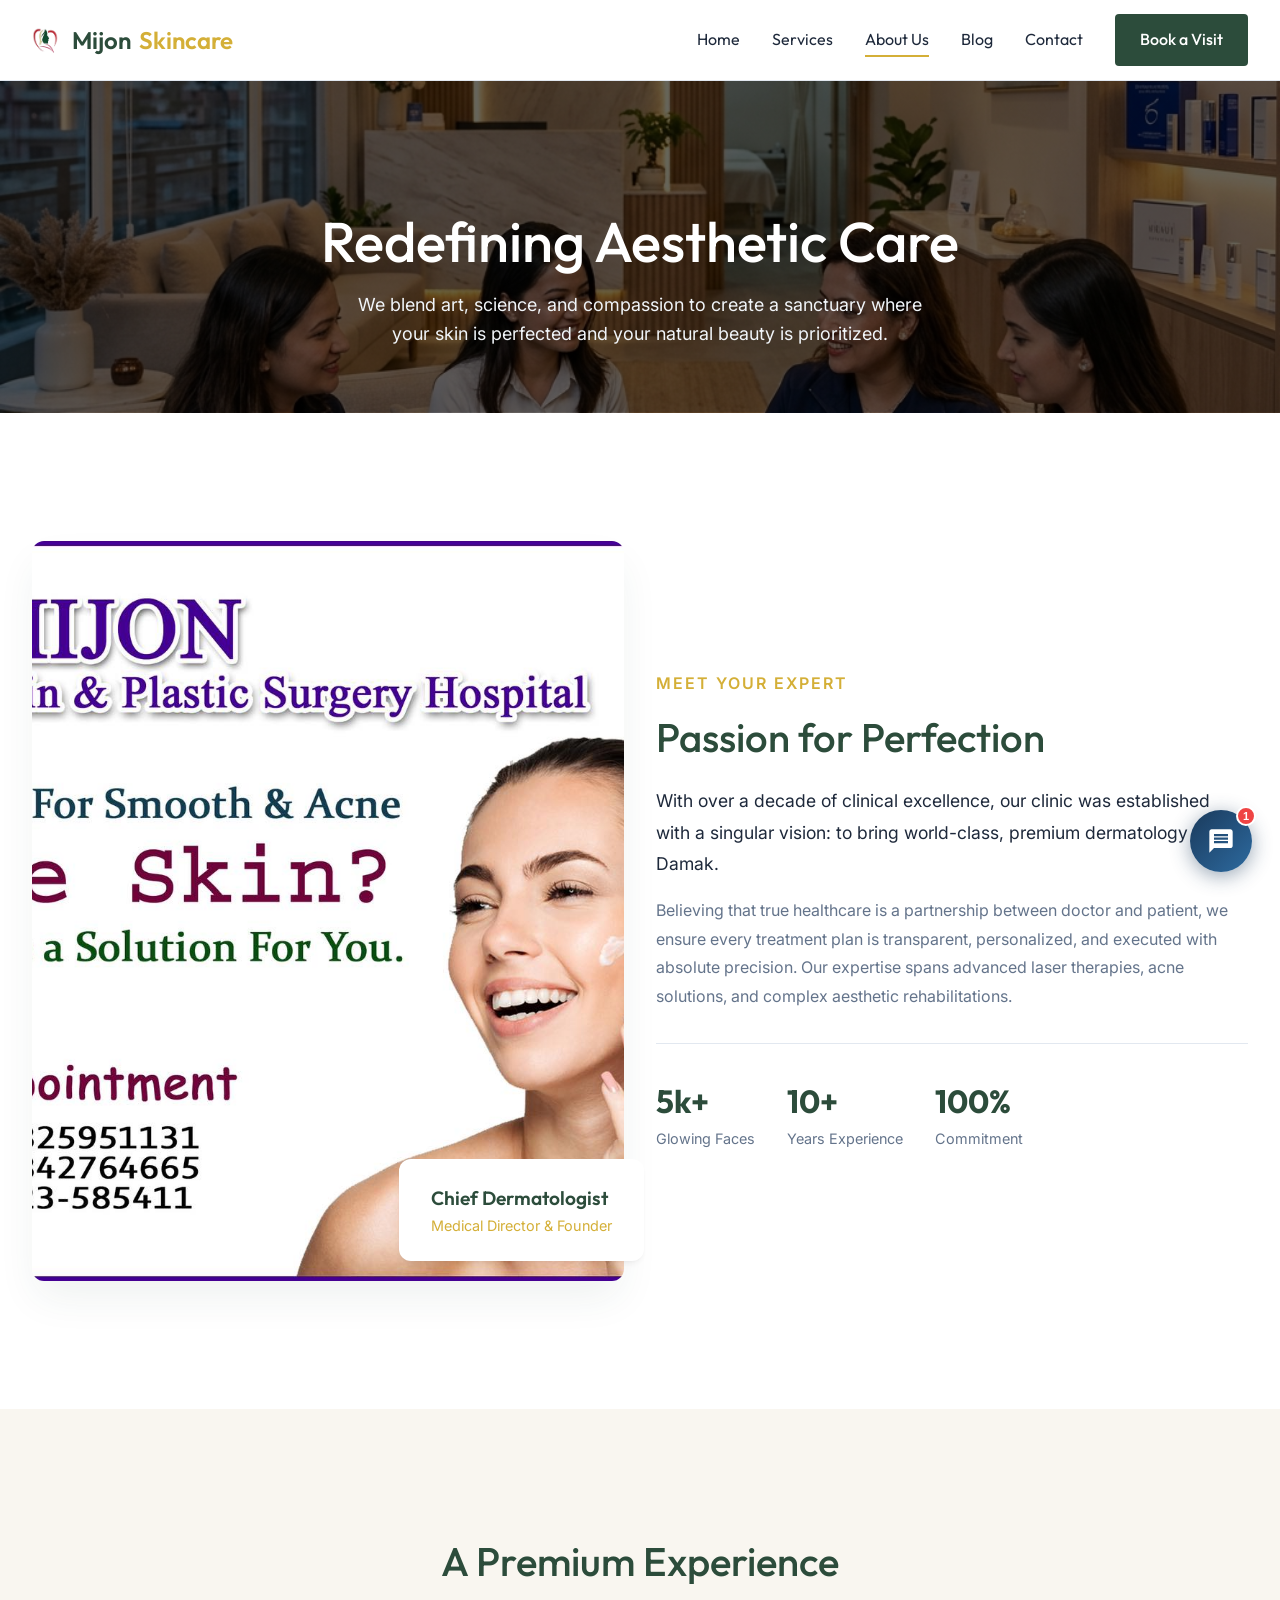
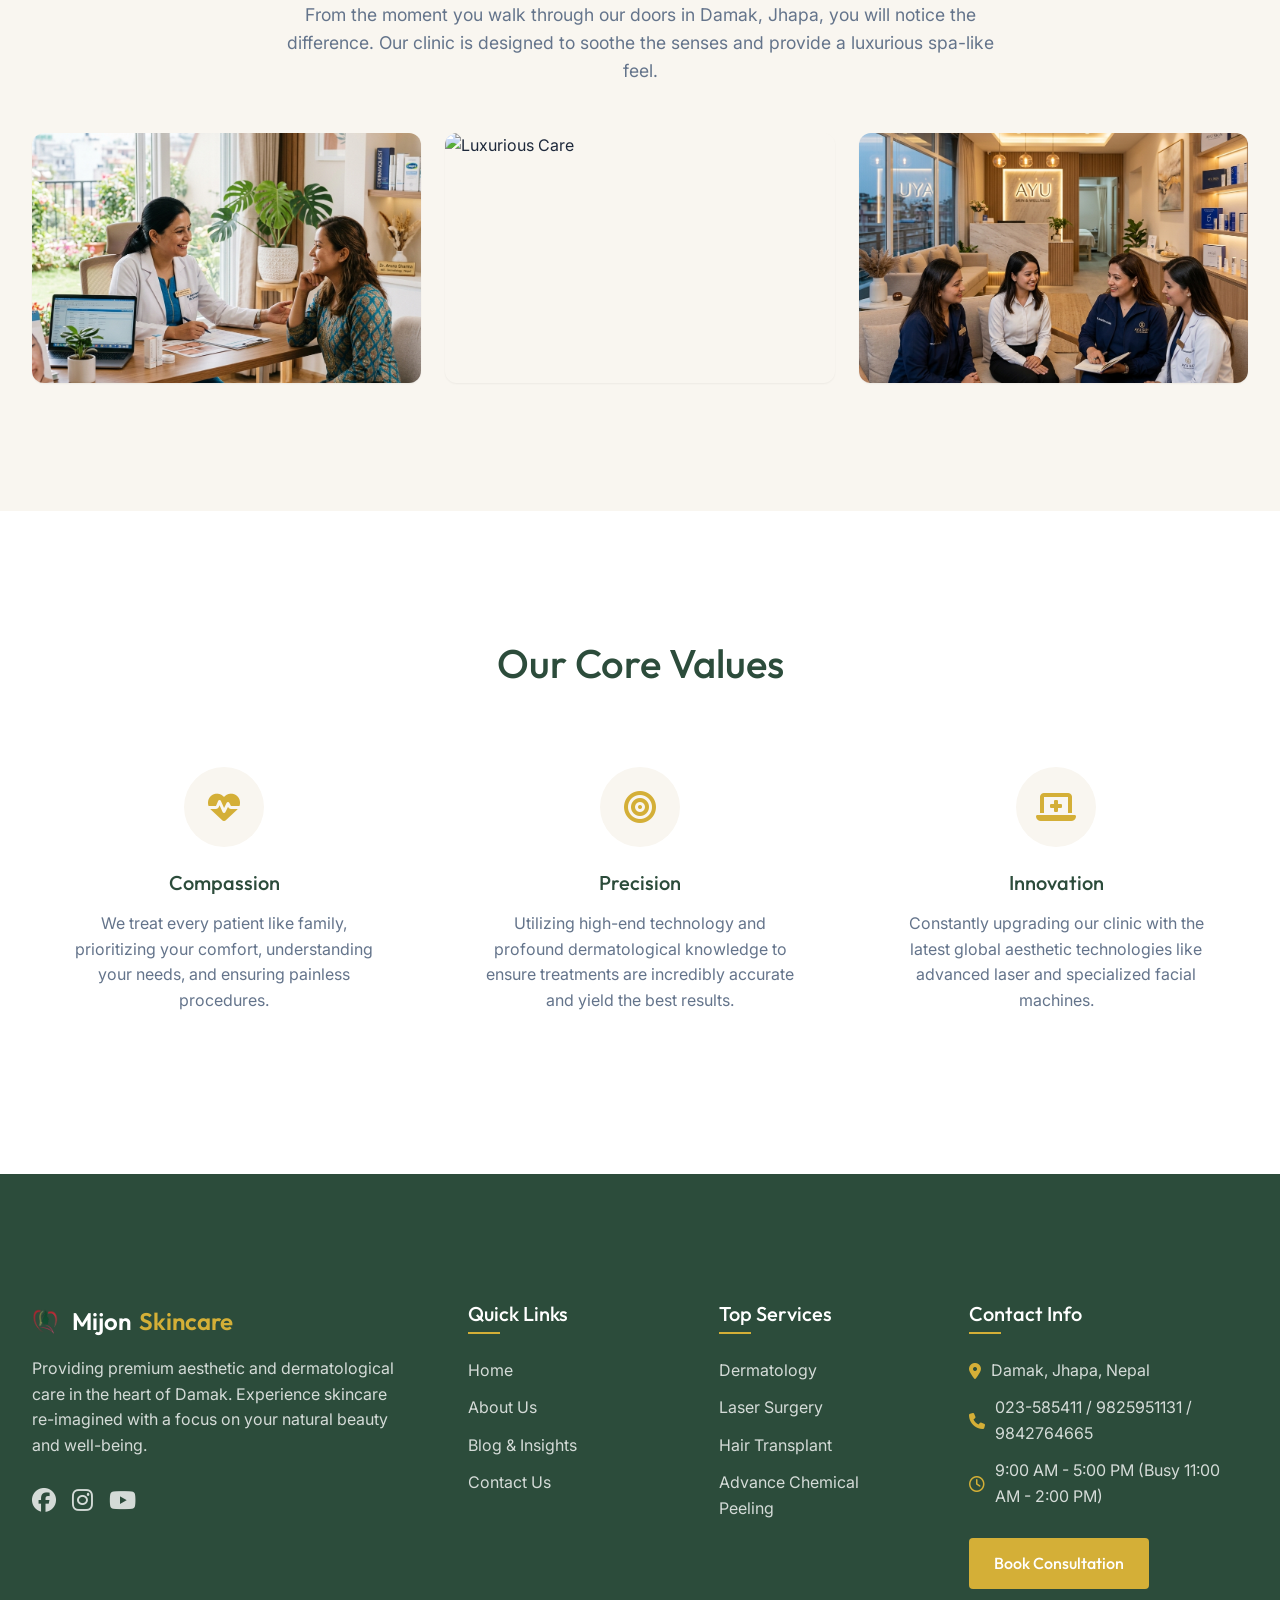
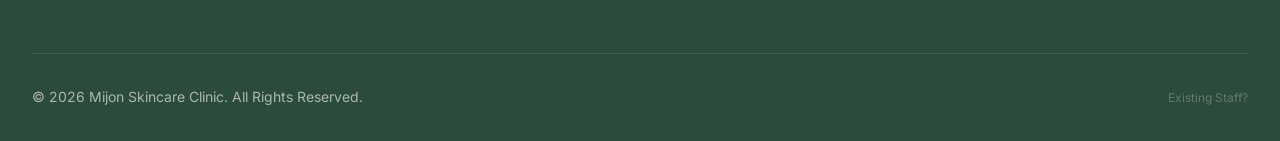
==== about.html @ e71175c7 "Modernized Admin Panel and Blog Page with improved Media Embeds" ====
﻿<!DOCTYPE html>
<html lang="en">

<head>
    <meta charset="UTF-8">
    <meta name="viewport" content="width=device-width, initial-scale=1.0">
    <title>About Us - Mijon Skincare Clinic | Top Dermatology Center in Nepal</title>
    <meta name="description" content="Learn about Mijon Skincare Clinic and our state-of-the-art dermatological and plastic surgery facility in Damak. Discover why we are the best skin hospital in Jhapa.">
    <meta name="keywords" content="About Mijon clinic, our dermatologists Damak, best skin clinic profile, skin hospital history Jhapa, Mijon Skin Clinic, Mijon Skincare Clinic, Mijon Skin & Plastic Surgery Hospital, best skin hospital in Damak, top dermatologist in Jhapa, skincare clinic near me, Birtamode dermatologist, Urlabari skin care, Koshi Province skin hospital, free skin consultation Damak, best plastic surgeon Nepal, cosmetic surgeon Jhapa, laser hair removal near me, laser surgery, acne treatment clinic, pimple marks removal, acne scars laser, eczema treatment, allergy doctor, fungal infection cure, psoriasis treatment near me, best clinic for melasma, pigmentation removal, dark spot treatment Damak, anti-aging clinic, wrinkle treatment, botox injections Damak, dermal fillers near me, advance chemical peeling clinic, glycolic peel, salicylic peel, carbon laser facial, carbon peeling Damak, Hollywood facial, advance skin cleansing, hydrafacial near me, deep pore cleansing, PRF therapy, PRP treatment for hair loss, hair transplant surgery Nepal, best hair transplant clinic Jhapa, scalp treatment, cosmetic expert consultation, aesthetician Damak, microneedling, skin rejuvenation, glowing skin treatment, mole removal clinic, wart removal, birth mark removal laser, skin whitening treatment, safe skin care hospital, experienced skin specialist Damak, Nepal skin care">
    <meta name="author" content="Mijon Skincare Clinic">
    
    <!-- Geo Location Tags -->
    <meta name="geo.region" content="NP-1">
    <meta name="geo.placename" content="Damak">
    <meta name="geo.position" content="26.6644;87.6766">
    <meta name="ICBM" content="26.6644, 87.6766">

    <!-- Open Graph & Social Cards -->
    <link rel="canonical" href="https://mijonskinhospital.com/about.html">
    <meta name="robots" content="index, follow">
    <meta property="og:title" content="About Us - Mijon Skincare Clinic | Top Dermatology Center in Nepal">
    <meta property="og:description" content="Learn about Mijon Skincare Clinic and our state-of-the-art dermatological and plastic surgery facility in Damak. Discover why we are the best skin hospital in Jhapa.">
    <meta property="og:image" content="https://mijonskinhospital.com/images/about_header_1775591580706.png">
    <meta property="og:url" content="https://mijonskinhospital.com/about.html">
    <meta property="og:type" content="website">
    <meta property="og:locality" content="Damak">
    <meta property="og:region" content="Jhapa">
    <meta property="og:country-name" content="Nepal">
    <meta name="twitter:card" content="summary_large_image">
    <meta name="twitter:title" content="About Us - Mijon Skincare Clinic">
    <meta name="twitter:description" content="Learn about Mijon Skincare Clinic and our state-of-the-art dermatological and plastic surgery facility in Damak.">
    <meta name="twitter:image" content="https://mijonskinhospital.com/images/about_header_1775591580706.png">

    <!-- Structured Data (JSON-LD) for Local SEO -->
    <script type="application/ld+json">
    {
      "@context": "https://schema.org",
      "@type": "MedicalClinic",
      "name": "Mijon Skin & Plastic Surgery Hospital Pvt. Ltd.",
      "alternateName": "Mijon Skincare Clinic",
      "image": "https://mijonskinhospital.com/images/favicon.png",
      "@id": "https://mijonskinhospital.com",
      "url": "https://mijonskinhospital.com",
      "telephone": "+9779825951131",
      "address": {
        "@type": "PostalAddress",
        "streetAddress": "Main Road",
        "addressLocality": "Damak",
        "addressRegion": "Jhapa",
        "postalCode": "57217",
        "addressCountry": "NP"
      },
      "geo": {
        "@type": "GeoCoordinates",
        "latitude": 26.6644,
        "longitude": 87.6766
      },
      "openingHoursSpecification": {
        "@type": "OpeningHoursSpecification",
        "dayOfWeek": [
          "Monday", "Tuesday", "Wednesday", "Thursday", "Friday", "Saturday", "Sunday"
        ],
        "opens": "09:00",
        "closes": "17:00"
      },
      "medicalSpecialty": [
        "Dermatologic",
        "PlasticSurgery"
      ]
    }
    </script>
    <link rel="icon" type="image/png" href="images/favicon.png">
    <link rel="preconnect" href="https://fonts.googleapis.com">
    <link rel="preconnect" href="https://fonts.gstatic.com" crossorigin>
    <link
        href="https://fonts.googleapis.com/css2?family=Inter:wght@300;400;500;600&family=Outfit:wght@300;400;500;600;700&display=swap"
        rel="stylesheet">
    <link rel="stylesheet" href="https://cdnjs.cloudflare.com/ajax/libs/font-awesome/6.4.0/css/all.min.css">
    <link rel="stylesheet" href="css/style.css">
</head>

<body>
    <!-- Header Navigation -->
    <header class="header">
        <div class="container nav flex items-center justify-between">
            <a href="index.html" class="logo">
                <img src="images/favicon.png" alt="Mijon logo" class="logo-icon"> Mijon <span>Skincare</span>
            </a>
            <nav class="nav-links">
                <a href="index.html" class="nav-link">Home</a>
                <a href="services.html" class="nav-link">Services</a>
                <a href="about.html" class="nav-link active">About Us</a>
                <a href="blog.html" class="nav-link">Blog</a>
                <a href="contact.html" class="nav-link">Contact</a>
                <a href="book.html" class="btn btn-primary">Book a Visit</a>
            </nav>
            <button class="mobile-menu-btn" aria-label="Toggle menu">
                <i class="fa-solid fa-bars fa-xl"></i>
            </button>
        </div>
    </header>

    <!-- Mobile Menu -->
    <div class="mobile-menu">
        <a href="index.html" class="nav-link">Home</a>
        <a href="services.html" class="nav-link">Services</a>
        <a href="about.html" class="nav-link active">About Us</a>
        <a href="blog.html" class="nav-link">Blog</a>
        <a href="contact.html" class="nav-link">Contact</a>
        <a href="book.html" class="btn btn-primary" style="text-align: center;">Book a Visit</a>
    </div>

    <!-- Main Content -->
    <main>
        <div class="header-spacer"></div>
        <section class="page-header" style="background-image: linear-gradient(rgba(0,0,0,0.6), rgba(0,0,0,0.6)), url('images/about_header_1775591580706.png'); background-size: cover; background-position: center; border-bottom: none;">
            <div class="container animate-on-scroll fade-in-up">
                <h1 style="color: white;">Redefining Aesthetic Care</h1>
                <p style="color: #f1f5f9;">We blend art, science, and compassion to create a sanctuary where your skin is perfected and your natural beauty is prioritized.</p>
            </div>
        </section>

        <!-- Our Story / Doctor Profile -->
        <section class="section">
            <div class="container grid grid-2 items-center gap-md">
                <div class="animate-on-scroll" style="position: relative;">
                    <img src="images/NewImages/489926613_1294855759018875_5273923588575832862_n.jpg"
                        alt="Chief Dermatologist"
                        style="border-radius: 12px; box-shadow: var(--shadow-premium); object-fit: cover; width: 100%; aspect-ratio: 4/5;">
                    <div
                        style="position: absolute; bottom: 20px; right: -20px; background: white; padding: 1.5rem 2rem; border-radius: 12px; box-shadow: var(--shadow-md);">
                        <div
                            style="font-family: var(--font-primary); font-weight: 600; font-size: 1.2rem; color: var(--color-primary);">
                            Chief Dermatologist</div>
                        <div style="color: var(--color-accent); font-size: 0.9rem;">Medical Director & Founder</div>
                    </div>
                </div>
                <div class="animate-on-scroll delay-100">
                    <span
                        style="color: var(--color-accent); font-weight: 600; text-transform: uppercase; letter-spacing: 2px; margin-bottom: 1rem; display: block;">Meet
                        Your Expert</span>
                    <h2 style="font-size: 2.5rem; color: var(--color-primary); margin-bottom: 1.5rem;">Passion for
                        Perfection</h2>
                    <p style="font-size: 1.1rem; margin-bottom: 1rem; color: var(--color-text-dark); line-height: 1.8;">
                        With over a decade of clinical excellence, our clinic was established with a singular vision: to
                        bring world-class, premium dermatology to Damak.</p>
                    <p style="margin-bottom: 2rem; color: var(--color-text-muted); line-height: 1.8;">Believing that
                        true healthcare is a partnership between doctor and patient, we ensure every treatment plan is
                        transparent, personalized, and executed with absolute precision. Our expertise spans advanced
                        laser therapies, acne solutions, and complex aesthetic rehabilitations.</p>

                    <div
                        style="display: flex; gap: 2rem; margin-top: 2rem; border-top: 1px solid var(--color-border); padding-top: 2rem;">
                        <div>
                            <div
                                style="font-size: 2rem; font-weight: 700; color: var(--color-primary); font-family: var(--font-primary);">
                                5k+</div>
                            <div style="color: var(--color-text-muted); font-size: 0.9rem;">Glowing Faces</div>
                        </div>
                        <div>
                            <div
                                style="font-size: 2rem; font-weight: 700; color: var(--color-primary); font-family: var(--font-primary);">
                                10+</div>
                            <div style="color: var(--color-text-muted); font-size: 0.9rem;">Years Experience</div>
                        </div>
                        <div>
                            <div
                                style="font-size: 2rem; font-weight: 700; color: var(--color-primary); font-family: var(--font-primary);">
                                100%</div>
                            <div style="color: var(--color-text-muted); font-size: 0.9rem;">Commitment</div>
                        </div>
                    </div>
                </div>
            </div>
        </section>

        <!-- Clinic Environment / Philosophy -->
        <section class="section section-light">
            <div class="container text-center" style="max-width: 800px; margin: 0 auto; margin-bottom: 3rem;">
                <h2 style="font-size: 2.5rem; color: var(--color-primary); margin-bottom: 1rem;">A Premium Experience
                </h2>
                <p style="font-size: 1.1rem; color: var(--color-text-muted);">From the moment you walk through our doors
                    in Damak, Jhapa, you will notice the difference. Our clinic is designed to soothe the
                    senses and provide a luxurious spa-like feel.</p>
            </div>
            <div class="container">
                <div class="grid grid-3" style="gap: 1.5rem;">
                    <div class="animate-on-scroll fade-in-up hover-scale" style="border-radius: 12px; box-shadow: var(--shadow-sm); overflow: hidden; height: 250px;">
                        <img src="images/service_consultation_1775591644951.png" alt="Premium Consultation" style="width: 100%; height: 100%; object-fit: cover;">
                    </div>
                    <div class="animate-on-scroll fade-in-up delay-100 hover-scale" style="border-radius: 12px; box-shadow: var(--shadow-sm); overflow: hidden; height: 250px;">
                        <img src="images/media__1775592797556.png" alt="Luxurious Care" style="width: 100%; height: 100%; object-fit: cover;">
                    </div>
                    <div class="animate-on-scroll fade-in-up delay-200 hover-scale" style="border-radius: 12px; box-shadow: var(--shadow-sm); overflow: hidden; height: 250px;">
                        <img src="images/about_header_1775591580706.png" alt="Client Satisfaction" style="width: 100%; height: 100%; object-fit: cover;">
                    </div>
                </div>
            </div>
        </section>

        <!-- Core Core Values -->
        <section class="section">
            <div class="container">
                <div class="text-center animate-on-scroll" style="margin-bottom: 3rem;">
                    <h2 style="font-size: 2.5rem; color: var(--color-primary);">Our Core Values</h2>
                </div>
                <div class="grid grid-3">
                    <div class="animate-on-scroll" style="text-align: center; padding: 2rem;">
                        <div
                            style="width: 80px; height: 80px; background: var(--color-off-white); border-radius: 50%; display: flex; align-items: center; justify-content: center; margin: 0 auto 1.5rem; color: var(--color-accent); font-size: 2rem;">
                            <i class="fa-solid fa-heart-pulse"></i>
                        </div>
                        <h3 style="font-size: 1.25rem; margin-bottom: 1rem; color: var(--color-primary);">Compassion
                        </h3>
                        <p class="text-muted">We treat every patient like family, prioritizing your comfort,
                            understanding your needs, and ensuring painless procedures.</p>
                    </div>
                    <div class="animate-on-scroll delay-100" style="text-align: center; padding: 2rem;">
                        <div
                            style="width: 80px; height: 80px; background: var(--color-off-white); border-radius: 50%; display: flex; align-items: center; justify-content: center; margin: 0 auto 1.5rem; color: var(--color-accent); font-size: 2rem;">
                            <i class="fa-solid fa-bullseye"></i>
                        </div>
                        <h3 style="font-size: 1.25rem; margin-bottom: 1rem; color: var(--color-primary);">Precision</h3>
                        <p class="text-muted">Utilizing high-end technology and profound dermatological knowledge to
                            ensure treatments are incredibly accurate and yield the best results.</p>
                    </div>
                    <div class="animate-on-scroll delay-200" style="text-align: center; padding: 2rem;">
                        <div
                            style="width: 80px; height: 80px; background: var(--color-off-white); border-radius: 50%; display: flex; align-items: center; justify-content: center; margin: 0 auto 1.5rem; color: var(--color-accent); font-size: 2rem;">
                            <i class="fa-solid fa-laptop-medical"></i>
                        </div>
                        <h3 style="font-size: 1.25rem; margin-bottom: 1rem; color: var(--color-primary);">Innovation
                        </h3>
                        <p class="text-muted">Constantly upgrading our clinic with the latest global aesthetic
                            technologies like advanced laser and specialized facial machines.</p>
                    </div>
                </div>
            </div>
        </section>
        <style>
            .hover-scale:hover {
                transform: scale(1.02);
                box-shadow: var(--shadow-premium);
            }
        </style>
    </main>

    <!-- Global Footer -->
    <footer class="footer">
        <div class="container">
            <div class="footer-grid">
                <div class="footer-col">
                    <a href="index.html" class="logo" style="color: white; margin-bottom: 1rem; display: inline-flex;">
                        <img src="images/favicon.png" alt="Mijon logo" class="logo-icon"> Mijon <span style="color: var(--color-accent);">Skincare</span>
                    </a>
                    <p>Providing premium aesthetic and dermatological care in the heart of Damak. Experience skincare
                        re-imagined with a focus on your natural beauty and well-being.</p>
                    <div class="flex gap-sm" style="margin-top: 1.5rem;">
                        <a href="#" style="font-size: 1.5rem; color: rgba(255,255,255,0.8);"><i
                                class="fa-brands fa-facebook"></i></a>
                        <a href="#" style="font-size: 1.5rem; color: rgba(255,255,255,0.8);"><i
                                class="fa-brands fa-instagram"></i></a>
                        <a href="#" style="font-size: 1.5rem; color: rgba(255,255,255,0.8);"><i
                                class="fa-brands fa-youtube"></i></a>
                    </div>
                </div>

                <div class="footer-col">
                    <h4>Quick Links</h4>
                    <ul class="footer-links">
                        <li><a href="index.html">Home</a></li>
                        <li><a href="about.html">About Us</a></li>
                        <li><a href="blog.html">Blog & Insights</a></li>
                        <li><a href="contact.html">Contact Us</a></li>
                    </ul>
                </div>

                <div class="footer-col">
                    <h4>Top Services</h4>
                    <ul class="footer-links">
                        <li><a href="services.html">Dermatology</a></li>
                        <li><a href="services.html">Laser Surgery</a></li>
                        <li><a href="services.html">Hair Transplant</a></li>
                        <li><a href="services.html">Advance Chemical Peeling</a></li>
                    </ul>
                </div>

                <div class="footer-col">
                    <h4>Contact Info</h4>
                    <ul class="footer-links">
                        <li style="display: flex; gap: 10px; color: rgba(255,255,255,0.8); align-items: flex-start;">
                            <i class="fa-solid fa-location-dot"
                                style="margin-top: 5px; color: var(--color-accent);"></i>
                            Damak, Jhapa, Nepal
                        </li>
                        <li style="display: flex; gap: 10px; color: rgba(255,255,255,0.8); align-items: center;">
                            <i class="fa-solid fa-phone" style="color: var(--color-accent);"></i>
                            023-585411 / 9825951131 / 9842764665
                        </li>
                        <li style="display: flex; gap: 10px; color: rgba(255,255,255,0.8); align-items: center;">
                            <i class="fa-regular fa-clock" style="color: var(--color-accent);"></i>
                            9:00 AM - 5:00 PM (Busy 11:00 AM - 2:00 PM)
                        </li>
                    </ul>
                    <a href="book.html" class="btn btn-accent" style="margin-top: 1rem;">Book Consultation</a>
                </div>
            </div>

            <div class="footer-bottom" style="display: flex; justify-content: space-between; align-items: center;">
                <p>&copy; 2026 Mijon Skincare Clinic. All Rights Reserved.</p>
                <a href="admin.php" style="color: rgba(255,255,255,0.25); font-size: 0.75rem; text-decoration: none; transition: color 0.3s;">Existing Staff?</a>
            </div>
        </div>
    </footer>

    <!-- Scripts -->
    <script src="js/main.js"></script>

    <!-- Chatbot Widget -->
    <link rel="stylesheet" href="css/chatbot.css">
    <script src="js/chatbot.js"></script>
</body>

</html>
---- css/style.css ----
:root {
  /* Premium White Theme Color Palette */
  --color-primary: #2C4C3B; /* Deep sage green for contrast/trust */
  --color-primary-light: #3E6B52;
  --color-accent: #D4AF37; /* Soft gold for premium subtle highlights */
  --color-white: #FFFFFF;
  --color-off-white: #F9F6F0; /* Very subtle warm creamy off-white for section breaks */
  --color-text-dark: #1E293B;
  --color-text-muted: #64748B;
  --color-border: #E2E8F0;

  /* Typography */
  --font-primary: 'Outfit', sans-serif; /* Modern, clean, geometric sans */
  --font-secondary: 'Inter', sans-serif; /* Highly readable for body text */

  /* Spacing */
  --space-xs: 0.5rem;
  --space-sm: 1rem;
  --space-md: 2rem;
  --space-lg: 4rem;
  --space-xl: 8rem;

  /* Transitions */
  --transition-fast: 0.2s ease;
  --transition-normal: 0.3s ease-in-out;
  --transition-slow: 0.5s cubic-bezier(0.4, 0, 0.2, 1);

  /* Shadows */
  --shadow-sm: 0 1px 2px 0 rgb(0 0 0 / 0.05);
  --shadow-md: 0 4px 6px -1px rgb(0 0 0 / 0.05), 0 2px 4px -2px rgb(0 0 0 / 0.05);
  --shadow-lg: 0 10px 15px -3px rgb(0 0 0 / 0.05), 0 4px 6px -4px rgb(0 0 0 / 0.05);
  --shadow-premium: 0 20px 40px -5px rgb(44 76 59 / 0.08); /* soft tinted shadow with primary green */
}

/* Reset & Base Styles */
*, *::before, *::after {
  box-sizing: border-box;
  margin: 0;
  padding: 0;
}

html {
  scroll-behavior: smooth;
  font-size: 16px;
}

body {
  font-family: var(--font-secondary);
  color: var(--color-text-dark);
  background-color: var(--color-white);
  line-height: 1.6;
  -webkit-font-smoothing: antialiased;
  -moz-osx-font-smoothing: grayscale;
}

h1, h2, h3, h4, h5, h6 {
  font-family: var(--font-primary);
  font-weight: 500;
  line-height: 1.2;
  color: var(--color-primary);
  margin-bottom: var(--space-sm);
}

a {
  text-decoration: none;
  color: inherit;
  transition: color var(--transition-fast);
}

ul {
  list-style: none;
}

img {
  max-width: 100%;
  height: auto;
  display: block;
}

/* Layout Utilities */
.container {
  width: 100%;
  max-width: 1280px;
  margin: 0 auto;
  padding: 0 var(--space-sm);
}

@media (min-width: 768px) {
  .container {
    padding: 0 var(--space-md);
  }
}

.section {
  padding: var(--space-lg) 0;
}

@media (min-width: 1024px) {
  .section {
    padding: var(--space-xl) 0;
  }
}

.section-light {
  background-color: var(--color-off-white);
}

.grid {
  display: grid;
  gap: var(--space-md);
}

.grid-2 { grid-template-columns: repeat(1, 1fr); }
.grid-3 { grid-template-columns: repeat(1, 1fr); }
.grid-4 { grid-template-columns: repeat(1, 1fr); }

@media (min-width: 768px) {
  .grid-2 { grid-template-columns: repeat(2, 1fr); }
  .grid-3 { grid-template-columns: repeat(2, 1fr); }
  .grid-4 { grid-template-columns: repeat(2, 1fr); }
}

@media (min-width: 1024px) {
  .grid-3 { grid-template-columns: repeat(3, 1fr); }
  .grid-4 { grid-template-columns: repeat(4, 1fr); }
}

.flex { display: flex; }
.flex-col { flex-direction: column; }
.items-center { align-items: center; }
.justify-between { justify-content: space-between; }
.justify-center { justify-content: center; }
.gap-sm { gap: var(--space-sm); }
.gap-md { gap: var(--space-md); }

.text-center { text-align: center; }
.text-muted { color: var(--color-text-muted); }

/* Buttons */
.btn {
  display: inline-flex;
  align-items: center;
  justify-content: center;
  padding: 0.75rem 1.5rem;
  font-family: var(--font-primary);
  font-weight: 500;
  border-radius: 4px;
  cursor: pointer;
  transition: all var(--transition-normal);
  border: 1px solid transparent;
  font-size: 1rem;
}

.btn-primary {
  background-color: var(--color-primary);
  color: var(--color-white);
}

.btn-primary:hover {
  background-color: var(--color-primary-light);
  transform: translateY(-2px);
  box-shadow: var(--shadow-md);
}

.btn-outline {
  background-color: transparent;
  color: var(--color-primary);
  border-color: var(--color-primary);
}

.btn-outline:hover {
  background-color: var(--color-primary);
  color: var(--color-white);
}

.btn-accent {
  background-color: var(--color-accent);
  color: var(--color-white);
}

.btn-accent:hover {
  background-color: #c5a862;
  transform: translateY(-2px);
  box-shadow: var(--shadow-md);
}

/* Header & Navigation */
.header {
  position: fixed;
  top: 0;
  left: 0;
  width: 100%;
  background-color: rgba(255, 255, 255, 0.95);
  backdrop-filter: blur(10px);
  z-index: 1000;
  border-bottom: 1px solid var(--color-border);
  transition: all var(--transition-normal);
}

.header.scrolled {
  box-shadow: var(--shadow-sm);
}

.nav {
  height: 80px;
}

.logo {
  font-family: var(--font-primary);
  font-size: 1.5rem;
  font-weight: 600;
  color: var(--color-primary);
  display: flex;
  align-items: center;
  gap: 0.5rem;
}

.logo-icon {
  width: 32px;
  height: 32px;
  object-fit: contain;
}

.logo span {
  color: var(--color-accent);
}

.nav-links {
  display: none;
}

@media (min-width: 1024px) {
  .nav-links {
    display: flex;
    gap: 2rem;
    align-items: center;
  }
}

.nav-link {
  font-family: var(--font-primary);
  font-weight: 400;
  color: var(--color-text-dark);
  font-size: 1rem;
  position: relative;
}

.nav-link::after {
  content: '';
  position: absolute;
  width: 0;
  height: 2px;
  bottom: -4px;
  left: 0;
  background-color: var(--color-accent);
  transition: width var(--transition-normal);
}

.nav-link:hover::after,
.nav-link.active::after {
  width: 100%;
}

.mobile-menu-btn {
  display: block;
  background: none;
  border: none;
  cursor: pointer;
  padding: 0.5rem;
}

@media (min-width: 1024px) {
  .mobile-menu-btn {
    display: none;
  }
}

/* Mobile Menu Overlay */
.mobile-menu {
  position: fixed;
  top: 80px;
  left: 0;
  width: 100%;
  height: calc(100vh - 80px);
  background-color: var(--color-white);
  transform: translateX(100%);
  transition: transform var(--transition-normal);
  z-index: 999;
  padding: var(--space-md);
  display: flex;
  flex-direction: column;
  gap: var(--space-md);
}

.mobile-menu.open {
  transform: translateX(0);
}

.mobile-menu .nav-link {
  font-size: 1.5rem;
  display: block;
  margin-bottom: var(--space-sm);
}

/* Footer */
.footer {
  background-color: var(--color-primary);
  color: var(--color-white);
  padding: var(--space-xl) 0 var(--space-md);
}

.footer-grid {
  display: grid;
  grid-template-columns: 1fr;
  gap: var(--space-lg);
  margin-bottom: var(--space-lg);
}

@media (min-width: 768px) {
  .footer-grid {
    grid-template-columns: repeat(2, 1fr);
  }
}

@media (min-width: 1024px) {
  .footer-grid {
    grid-template-columns: 2fr 1fr 1fr 1.5fr;
  }
}

.footer-col h4 {
  color: var(--color-white);
  font-size: 1.25rem;
  margin-bottom: var(--space-md);
  position: relative;
  display: inline-block;
}

.footer-col h4::after {
  content: '';
  position: absolute;
  left: 0;
  bottom: -0.5rem;
  width: 2rem;
  height: 2px;
  background-color: var(--color-accent);
}

.footer-col p {
  color: rgba(255, 255, 255, 0.8);
  margin-bottom: var(--space-sm);
}

.footer-links li {
  margin-bottom: 0.75rem;
}

.footer-links a {
  color: rgba(255, 255, 255, 0.8);
}

.footer-links a:hover {
  color: var(--color-accent);
  padding-left: 5px;
}

.footer-bottom {
  text-align: center;
  padding-top: var(--space-md);
  border-top: 1px solid rgba(255, 255, 255, 0.1);
  color: rgba(255, 255, 255, 0.6);
  font-size: 0.875rem;
}

/* Header Spacer */
.header-spacer {
  height: 80px; /* matches header height */
}

/* Page Headers */
.page-header {
  background-color: var(--color-off-white);
  padding: var(--space-xl) 0 var(--space-lg);
  text-align: center;
}

.page-header h1 {
  font-size: 2.5rem;
  margin-bottom: var(--space-sm);
}

@media (min-width: 768px) {
  .page-header h1 {
    font-size: 3.5rem;
  }
}

.page-header p {
  color: var(--color-text-muted);
  max-width: 600px;
  margin: 0 auto;
  font-size: 1.125rem;
}

/* Animations */
.fade-in-up {
  opacity: 0;
  transform: translateY(20px);
  animation: fadeInUp 0.8s forwards;
}

@keyframes fadeInUp {
  to {
    opacity: 1;
    transform: translateY(0);
  }
}

.delay-100 { animation-delay: 0.1s; }
.delay-200 { animation-delay: 0.2s; }
.delay-300 { animation-delay: 0.3s; }

/* Scroll Progress Bar */
.scroll-progress {
  position: fixed;
  top: 0;
  left: 0;
  width: 0%;
  height: 3px;
  background: linear-gradient(90deg, var(--color-accent), var(--color-primary));
  z-index: 9999;
  transition: width 0.1s linear;
  border-radius: 0 2px 2px 0;
}
---- css/chatbot.css ----
/* ============================================
   MIJON SKINCARE CLINIC - CHATBOT WIDGET CSS
   ============================================ */

:root {
    --chat-primary: #1a3a5c;
    --chat-accent: #D4AF37;
    --chat-bg: #ffffff;
    --chat-bubble-user: #1a3a5c;
    --chat-bubble-bot: #f0f4f8;
    --chat-shadow: 0 20px 60px rgba(0, 0, 0, 0.18);
    --chat-radius: 18px;
}

/* Floating Trigger Button */
#chat-trigger {
    position: fixed;
    bottom: 28px;
    right: 28px;
    width: 62px;
    height: 62px;
    background: linear-gradient(135deg, var(--chat-primary), #2d6a9f);
    border-radius: 50%;
    border: none;
    cursor: pointer;
    box-shadow: 0 4px 20px rgba(26, 58, 92, 0.45);
    z-index: 9999;
    display: flex;
    align-items: center;
    justify-content: center;
    transition: transform 0.3s ease, box-shadow 0.3s ease;
    animation: pulse-chat 3s infinite;
}

#chat-trigger:hover {
    transform: scale(1.1);
    box-shadow: 0 6px 28px rgba(26, 58, 92, 0.55);
    animation: none;
}

#chat-trigger svg {
    width: 28px;
    height: 28px;
    fill: white;
    transition: opacity 0.2s ease;
}

#chat-trigger .icon-close {
    display: none;
}

#chat-trigger.open .icon-chat {
    display: none;
}

#chat-trigger.open .icon-close {
    display: block;
}

@keyframes pulse-chat {
    0%, 100% { box-shadow: 0 4px 20px rgba(26, 58, 92, 0.45); }
    50% { box-shadow: 0 4px 30px rgba(26, 58, 92, 0.7), 0 0 0 8px rgba(26, 58, 92, 0.1); }
}

/* Notification Badge */
#chat-badge {
    position: absolute;
    top: -4px;
    right: -4px;
    width: 20px;
    height: 20px;
    background: #ef4444;
    border-radius: 50%;
    border: 2px solid white;
    font-size: 11px;
    font-weight: 700;
    color: white;
    display: flex;
    align-items: center;
    justify-content: center;
    animation: badge-bounce 1s ease infinite alternate;
}

@keyframes badge-bounce {
    from { transform: scale(1); }
    to { transform: scale(1.15); }
}

/* Chat Window */
#chat-window {
    position: fixed;
    bottom: 105px;
    right: 28px;
    width: 370px;
    max-height: 600px;
    background: var(--chat-bg);
    border-radius: var(--chat-radius);
    box-shadow: var(--chat-shadow);
    z-index: 9998;
    display: flex;
    flex-direction: column;
    overflow: visible; /* Must NOT be hidden — allows dropdowns to escape boundary */
    transform: scale(0.85) translateY(20px);
    transform-origin: bottom right;
    opacity: 0;
    pointer-events: none;
    transition: transform 0.3s cubic-bezier(0.34, 1.56, 0.64, 1), opacity 0.25s ease;
}

#chat-window.open {
    transform: scale(1) translateY(0);
    opacity: 1;
    pointer-events: all;
}

/* Chat Header */
#chat-header {
    background: linear-gradient(135deg, var(--chat-primary) 0%, #2d5a8a 100%);
    padding: 16px 20px;
    display: flex;
    align-items: center;
    gap: 12px;
    flex-shrink: 0;
}

.chat-avatar {
    width: 44px;
    height: 44px;
    border-radius: 50%;
    background: rgba(255,255,255,0.15);
    display: flex;
    align-items: center;
    justify-content: center;
    font-size: 20px;
    flex-shrink: 0;
    border: 2px solid rgba(255,255,255,0.3);
}

.chat-header-info {
    flex: 1;
}

.chat-header-name {
    font-size: 15px;
    font-weight: 700;
    color: white;
    line-height: 1.2;
    font-family: 'Outfit', sans-serif;
}

.chat-header-status {
    font-size: 12px;
    color: rgba(255,255,255,0.8);
    display: flex;
    align-items: center;
    gap: 5px;
    margin-top: 2px;
}

.status-dot {
    width: 8px;
    height: 8px;
    background: #4ade80;
    border-radius: 50%;
    animation: blink-dot 2s infinite;
}

@keyframes blink-dot {
    0%, 100% { opacity: 1; }
    50% { opacity: 0.4; }
}

.chat-header-close {
    background: rgba(255,255,255,0.15);
    border: none;
    color: white;
    width: 30px;
    height: 30px;
    border-radius: 50%;
    cursor: pointer;
    font-size: 16px;
    display: flex;
    align-items: center;
    justify-content: center;
    transition: background 0.2s;
}

.chat-header-close:hover {
    background: rgba(255,255,255,0.25);
}

/* Messages Area */
#chat-messages {
    flex: 1;
    overflow-y: auto;
    -webkit-overflow-scrolling: touch; /* smooth scroll on iOS */
    padding: 16px;
    display: flex;
    flex-direction: column;
    gap: 10px;
    background: #f8fafc;
    min-height: 220px;
    max-height: 420px;
    border-radius: 0 0 var(--chat-radius) var(--chat-radius);
    /* clip messages inside, not the whole window */
    overflow-x: hidden;
}

#chat-messages::-webkit-scrollbar {
    width: 4px;
}

#chat-messages::-webkit-scrollbar-track {
    background: transparent;
}

#chat-messages::-webkit-scrollbar-thumb {
    background: #cbd5e1;
    border-radius: 4px;
}

/* Message Bubbles */
.chat-msg {
    display: flex;
    gap: 8px;
    animation: msg-appear 0.3s ease;
}

@keyframes msg-appear {
    from { opacity: 0; transform: translateY(8px); }
    to { opacity: 1; transform: translateY(0); }
}

.chat-msg.bot {
    align-items: flex-end;
}

.chat-msg.user {
    flex-direction: row-reverse;
}

.msg-avatar {
    width: 30px;
    height: 30px;
    border-radius: 50%;
    background: var(--chat-primary);
    color: white;
    font-size: 14px;
    display: flex;
    align-items: center;
    justify-content: center;
    flex-shrink: 0;
    align-self: flex-end;
}

.msg-bubble {
    max-width: 78%;
    padding: 10px 14px;
    border-radius: 16px;
    font-size: 13.5px;
    line-height: 1.5;
    font-family: 'Inter', sans-serif;
}

.chat-msg.bot .msg-bubble {
    background: white;
    color: #1e293b;
    border-bottom-left-radius: 4px;
    box-shadow: 0 1px 4px rgba(0,0,0,0.08);
}

.chat-msg.user .msg-bubble {
    background: var(--chat-bubble-user);
    color: white;
    border-bottom-right-radius: 4px;
}

/* Typing Indicator */
.typing-indicator {
    display: flex;
    gap: 4px;
    align-items: center;
    padding: 12px 16px;
    background: white;
    border-radius: 16px;
    border-bottom-left-radius: 4px;
    width: fit-content;
    box-shadow: 0 1px 4px rgba(0,0,0,0.08);
}

.typing-dot {
    width: 7px;
    height: 7px;
    background: #94a3b8;
    border-radius: 50%;
    animation: typing-bounce 1.2s infinite;
}

.typing-dot:nth-child(2) { animation-delay: 0.2s; }
.typing-dot:nth-child(3) { animation-delay: 0.4s; }

@keyframes typing-bounce {
    0%, 60%, 100% { transform: translateY(0); opacity: 0.5; }
    30% { transform: translateY(-6px); opacity: 1; }
}

/* Quick Reply Buttons */
.quick-replies {
    display: flex;
    flex-wrap: wrap;
    gap: 7px;
    margin-top: 6px;
    padding-left: 38px;
}

.quick-reply-btn {
    background: white;
    border: 1.5px solid #e2e8f0;
    border-radius: 20px;
    padding: 7px 13px;
    font-size: 12.5px;
    cursor: pointer;
    color: var(--chat-primary);
    font-weight: 500;
    transition: all 0.2s ease;
    font-family: 'Inter', sans-serif;
    white-space: nowrap;
}

.quick-reply-btn:hover {
    background: var(--chat-primary);
    color: white;
    border-color: var(--chat-primary);
    transform: translateY(-1px);
    box-shadow: 0 3px 10px rgba(26, 58, 92, 0.25);
}

/* Booking Form */
.chat-form {
    background: white;
    border-radius: 14px;
    padding: 14px;
    box-shadow: 0 2px 8px rgba(0,0,0,0.08);
    margin-top: 4px;
    display: flex;
    flex-direction: column;
    gap: 10px;
}

.chat-form input,
.chat-form select {
    width: 100%;
    padding: 9px 13px;
    border: 1.5px solid #e2e8f0;
    border-radius: 10px;
    font-size: 13px;
    font-family: 'Inter', sans-serif;
    color: #1e293b;
    transition: border-color 0.2s;
    box-sizing: border-box;
    background: #f8fafc;
}

.chat-form input:focus,
.chat-form select:focus {
    outline: none;
    border-color: var(--chat-primary);
    background: white;
}

.chat-form input::placeholder {
    color: #94a3b8;
}

.chat-form-submit {
    background: linear-gradient(135deg, var(--chat-primary), #2d5a8a);
    color: white;
    border: none;
    border-radius: 10px;
    padding: 10px;
    font-size: 13.5px;
    font-weight: 600;
    cursor: pointer;
    transition: all 0.2s;
    font-family: 'Outfit', sans-serif;
}

.chat-form-submit:hover {
    transform: translateY(-1px);
    box-shadow: 0 4px 12px rgba(26, 58, 92, 0.35);
}

.chat-form-submit:disabled {
    opacity: 0.7;
    cursor: not-allowed;
    transform: none;
}

/* Chat Footer */
#chat-footer {
    padding: 10px 16px;
    background: white;
    border-top: 1px solid #f0f4f8;
    display: flex;
    align-items: center;
    gap: 10px;
    flex-shrink: 0;
}

#chat-input {
    flex: 1;
    padding: 9px 14px;
    border: 1.5px solid #e2e8f0;
    border-radius: 22px;
    font-size: 13.5px;
    font-family: 'Inter', sans-serif;
    outline: none;
    transition: border-color 0.2s;
    background: #f8fafc;
    color: #1e293b;
}

#chat-input:focus {
    border-color: var(--chat-primary);
    background: white;
}

#chat-input::placeholder {
    color: #94a3b8;
}

#chat-send {
    width: 38px;
    height: 38px;
    background: var(--chat-primary);
    border: none;
    border-radius: 50%;
    color: white;
    cursor: pointer;
    display: flex;
    align-items: center;
    justify-content: center;
    transition: all 0.2s;
    flex-shrink: 0;
}

#chat-send:hover {
    background: #2d5a8a;
    transform: scale(1.08);
}

#chat-send svg {
    width: 16px;
    height: 16px;
    fill: white;
}

/* Powered by footer */
.chat-powered {
    text-align: center;
    font-size: 10.5px;
    color: #94a3b8;
    padding: 6px 0 4px;
    font-family: 'Inter', sans-serif;
}

.chat-powered span {
    color: var(--chat-accent);
    font-weight: 600;
}

/* Success message */
.chat-success {
    background: linear-gradient(135deg, #d1fae5, #ecfdf5);
    border: 1.5px solid #6ee7b7;
    border-radius: 14px;
    padding: 14px;
    text-align: center;
    font-size: 13px;
    color: #065f46;
    line-height: 1.6;
}

.chat-success .success-icon {
    font-size: 28px;
    margin-bottom: 6px;
    display: block;
}

/* Custom service selector list (replaces native <select> on mobile) */
.service-list {
    display: flex;
    flex-direction: column;
    gap: 5px;
    max-height: 180px;
    overflow-y: auto;
    -webkit-overflow-scrolling: touch;
    border: 1.5px solid #e2e8f0;
    border-radius: 10px;
    background: #f8fafc;
    padding: 4px;
}

.service-list::-webkit-scrollbar {
    width: 4px;
}

.service-list::-webkit-scrollbar-thumb {
    background: #cbd5e1;
    border-radius: 4px;
}

.service-list-item {
    padding: 8px 12px;
    border-radius: 8px;
    font-size: 13px;
    cursor: pointer;
    color: #1e293b;
    transition: all 0.15s ease;
    font-family: 'Inter', sans-serif;
    border: 1.5px solid transparent;
    background: transparent;
    text-align: left;
    width: 100%;
}

.service-list-item:hover,
.service-list-item.selected {
    background: var(--chat-primary);
    color: white;
    border-color: var(--chat-primary);
}

.service-label {
    font-size: 11.5px;
    font-weight: 600;
    color: #64748b;
    text-transform: uppercase;
    letter-spacing: 0.5px;
    padding: 0 4px 4px;
    font-family: 'Inter', sans-serif;
}

/* Mobile responsive */
@media (max-width: 420px) {
    #chat-window {
        width: calc(100vw - 20px);
        right: 10px;
        bottom: 90px;
        max-height: 75vh;
    }

    #chat-messages {
        max-height: 55vh;
    }

    #chat-trigger {
        right: 16px;
        bottom: 16px;
    }
}
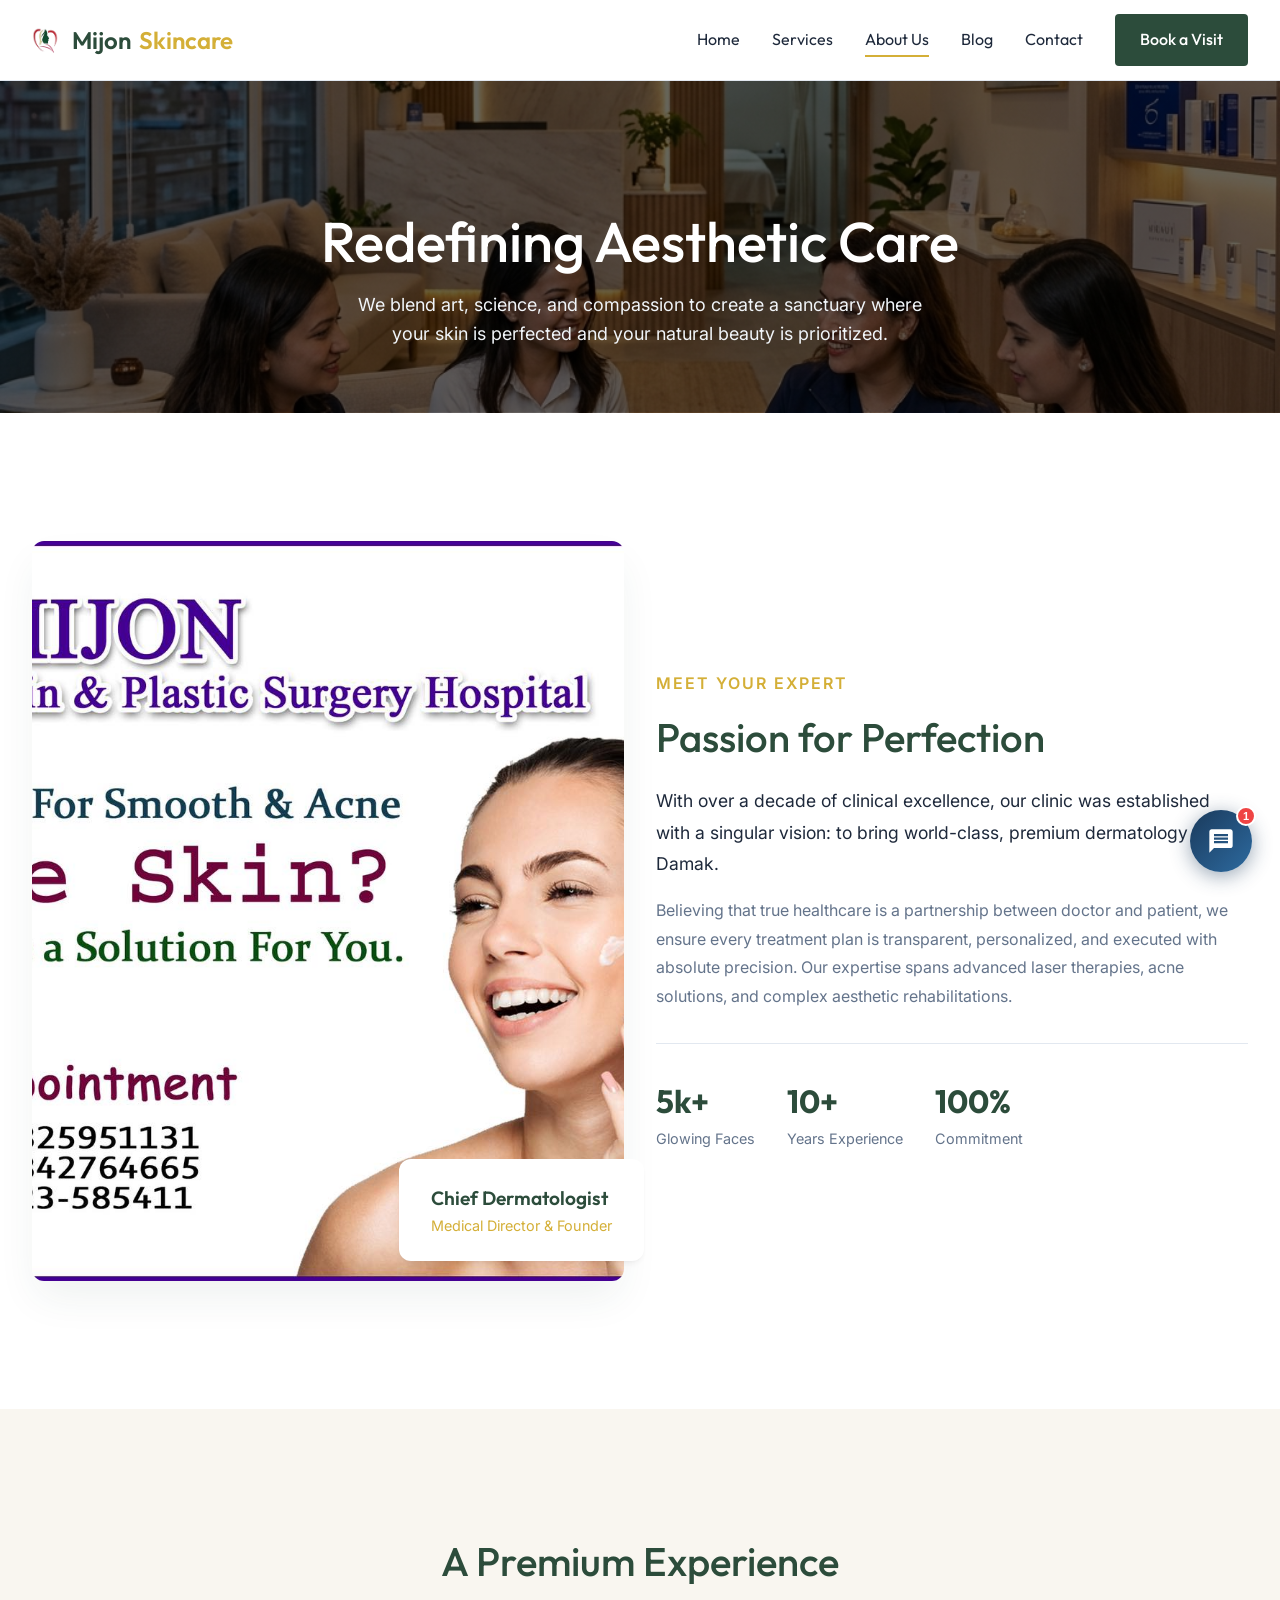
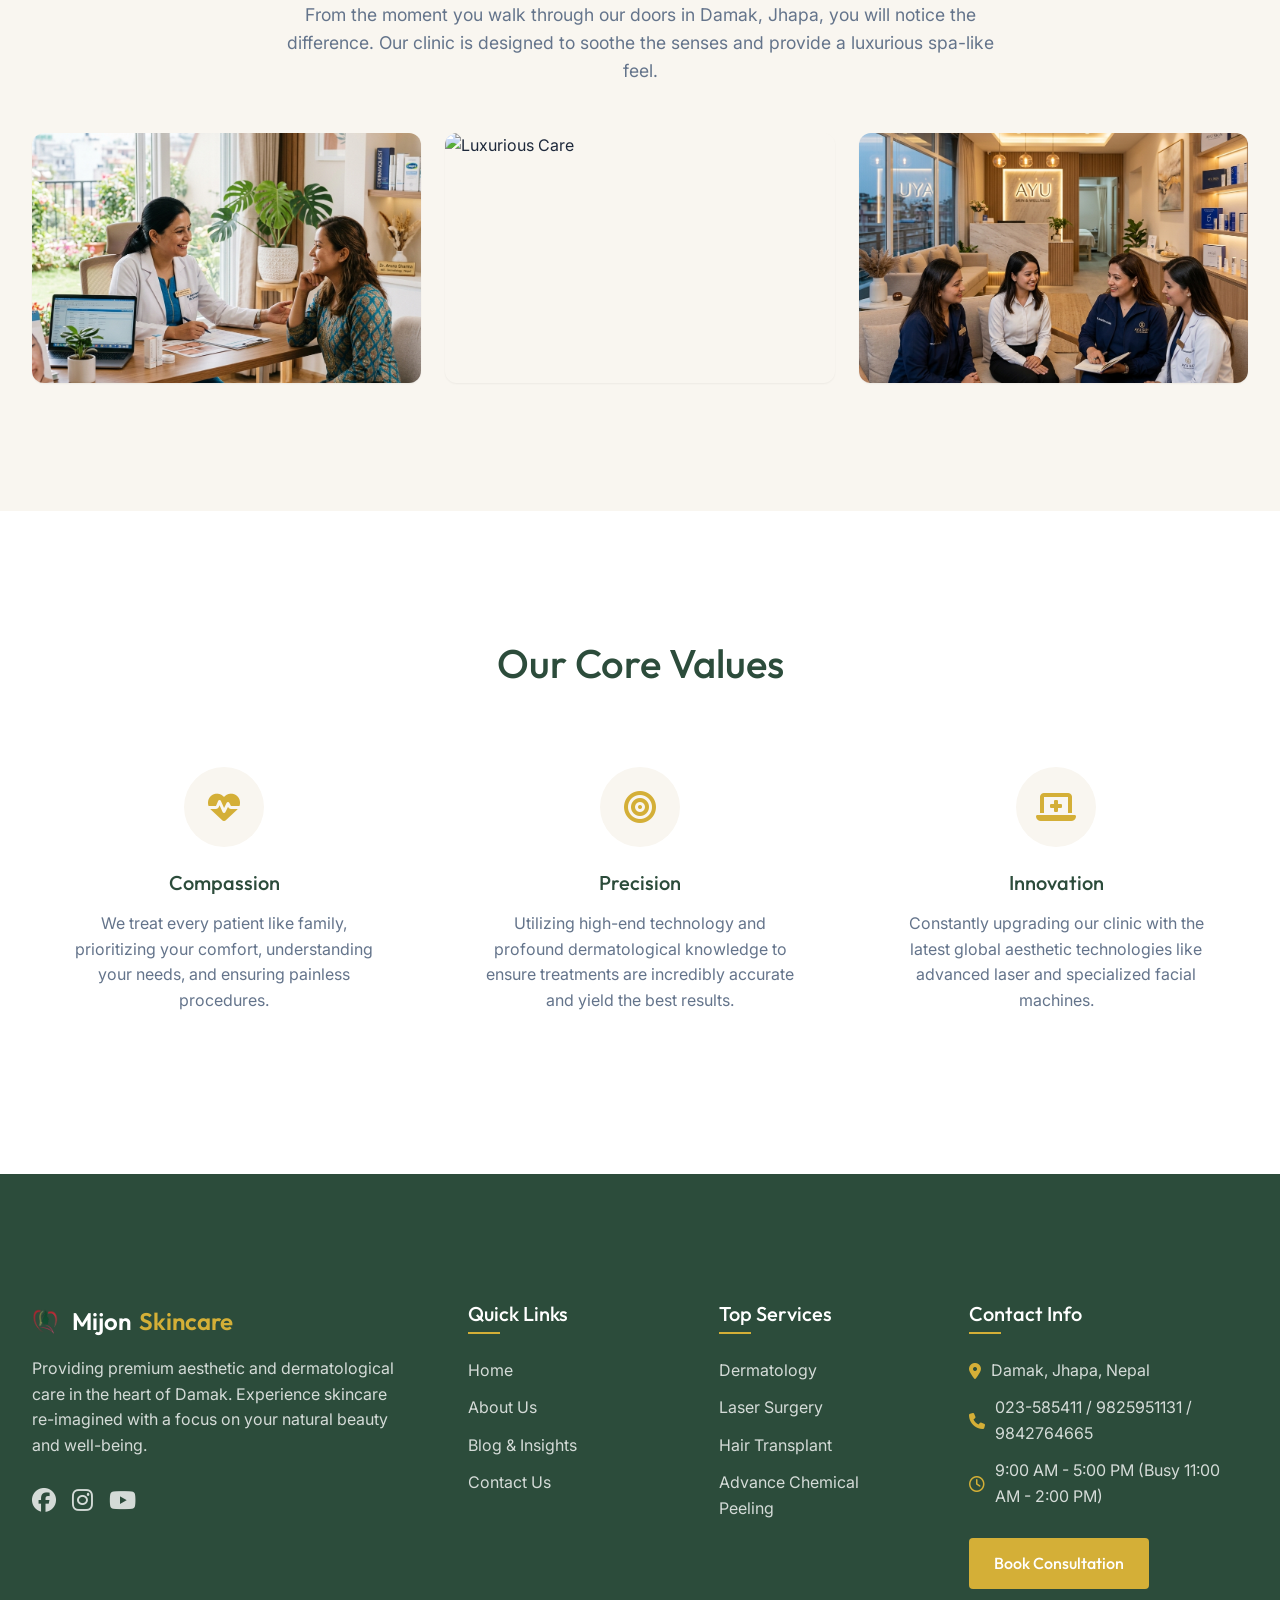
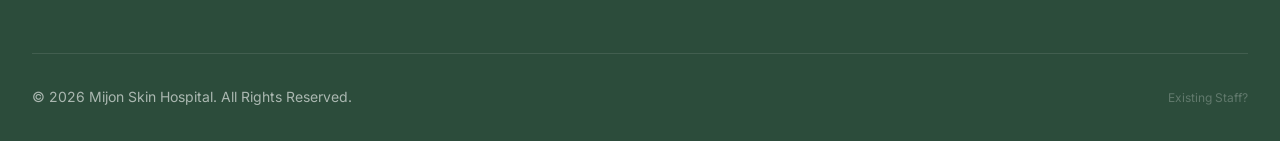
==== commit bea51508: "Secure persistence update: Auto-save, input sanitization, .htaccess protection, and MySQL migration " ====
--- a/about.html
+++ b/about.html
@@ -4,10 +4,10 @@
 <head>
     <meta charset="UTF-8">
     <meta name="viewport" content="width=device-width, initial-scale=1.0">
-    <title>About Us - Mijon Skincare Clinic | Top Dermatology Center in Nepal</title>
-    <meta name="description" content="Learn about Mijon Skincare Clinic and our state-of-the-art dermatological and plastic surgery facility in Damak. Discover why we are the best skin hospital in Jhapa.">
-    <meta name="keywords" content="About Mijon clinic, our dermatologists Damak, best skin clinic profile, skin hospital history Jhapa, Mijon Skin Clinic, Mijon Skincare Clinic, Mijon Skin & Plastic Surgery Hospital, best skin hospital in Damak, top dermatologist in Jhapa, skincare clinic near me, Birtamode dermatologist, Urlabari skin care, Koshi Province skin hospital, free skin consultation Damak, best plastic surgeon Nepal, cosmetic surgeon Jhapa, laser hair removal near me, laser surgery, acne treatment clinic, pimple marks removal, acne scars laser, eczema treatment, allergy doctor, fungal infection cure, psoriasis treatment near me, best clinic for melasma, pigmentation removal, dark spot treatment Damak, anti-aging clinic, wrinkle treatment, botox injections Damak, dermal fillers near me, advance chemical peeling clinic, glycolic peel, salicylic peel, carbon laser facial, carbon peeling Damak, Hollywood facial, advance skin cleansing, hydrafacial near me, deep pore cleansing, PRF therapy, PRP treatment for hair loss, hair transplant surgery Nepal, best hair transplant clinic Jhapa, scalp treatment, cosmetic expert consultation, aesthetician Damak, microneedling, skin rejuvenation, glowing skin treatment, mole removal clinic, wart removal, birth mark removal laser, skin whitening treatment, safe skin care hospital, experienced skin specialist Damak, Nepal skin care">
-    <meta name="author" content="Mijon Skincare Clinic">
+    <title>About Us - Mijon Skin Hospital | Top Dermatology Center in Nepal</title>
+    <meta name="description" content="Learn about Mijon Skin Hospital and our state-of-the-art dermatological and plastic surgery facility in Damak. Discover why we are the best skin hospital in Jhapa.">
+    <meta name="keywords" content="About Mijon clinic, our dermatologists Damak, best skin clinic profile, skin hospital history Jhapa, Mijon Skin Clinic, Mijon Skin Hospital, Mijon Skin & Plastic Surgery Hospital, best skin hospital in Damak, top dermatologist in Jhapa, skincare clinic near me, Birtamode dermatologist, Urlabari skin care, Koshi Province skin hospital, free skin consultation Damak, best plastic surgeon Nepal, cosmetic surgeon Jhapa, laser hair removal near me, laser surgery, acne treatment clinic, pimple marks removal, acne scars laser, eczema treatment, allergy doctor, fungal infection cure, psoriasis treatment near me, best clinic for melasma, pigmentation removal, dark spot treatment Damak, anti-aging clinic, wrinkle treatment, botox injections Damak, dermal fillers near me, advance chemical peeling clinic, glycolic peel, salicylic peel, carbon laser facial, carbon peeling Damak, Hollywood facial, advance skin cleansing, hydrafacial near me, deep pore cleansing, PRF therapy, PRP treatment for hair loss, hair transplant surgery Nepal, best hair transplant clinic Jhapa, scalp treatment, cosmetic expert consultation, aesthetician Damak, microneedling, skin rejuvenation, glowing skin treatment, mole removal clinic, wart removal, birth mark removal laser, skin whitening treatment, safe skin care hospital, experienced skin specialist Damak, Nepal skin care">
+    <meta name="author" content="Mijon Skin Hospital">
     
     <!-- Geo Location Tags -->
     <meta name="geo.region" content="NP-1">
@@ -18,8 +18,9 @@
     <!-- Open Graph & Social Cards -->
     <link rel="canonical" href="https://mijonskinhospital.com/about.html">
     <meta name="robots" content="index, follow">
-    <meta property="og:title" content="About Us - Mijon Skincare Clinic | Top Dermatology Center in Nepal">
-    <meta property="og:description" content="Learn about Mijon Skincare Clinic and our state-of-the-art dermatological and plastic surgery facility in Damak. Discover why we are the best skin hospital in Jhapa.">
+    <meta property="og:title" content="About Us - Mijon Skin Hospital | Top Dermatology Center in Nepal">
+    <meta property="og:site_name" content="Mijon Skin Hospital - Best skin hospital in Damak, Jhapa">
+    <meta property="og:description" content="Learn about Mijon Skin Hospital and our state-of-the-art dermatological and plastic surgery facility in Damak. Discover why we are the best skin hospital in Jhapa.">
     <meta property="og:image" content="https://mijonskinhospital.com/images/about_header_1775591580706.png">
     <meta property="og:url" content="https://mijonskinhospital.com/about.html">
     <meta property="og:type" content="website">
@@ -27,8 +28,8 @@
     <meta property="og:region" content="Jhapa">
     <meta property="og:country-name" content="Nepal">
     <meta name="twitter:card" content="summary_large_image">
-    <meta name="twitter:title" content="About Us - Mijon Skincare Clinic">
-    <meta name="twitter:description" content="Learn about Mijon Skincare Clinic and our state-of-the-art dermatological and plastic surgery facility in Damak.">
+    <meta name="twitter:title" content="About Us - Mijon Skin Hospital">
+    <meta name="twitter:description" content="Learn about Mijon Skin Hospital and our state-of-the-art dermatological and plastic surgery facility in Damak.">
     <meta name="twitter:image" content="https://mijonskinhospital.com/images/about_header_1775591580706.png">
 
     <!-- Structured Data (JSON-LD) for Local SEO -->
@@ -37,7 +38,7 @@
       "@context": "https://schema.org",
       "@type": "MedicalClinic",
       "name": "Mijon Skin & Plastic Surgery Hospital Pvt. Ltd.",
-      "alternateName": "Mijon Skincare Clinic",
+      "alternateName": "Mijon Skin Hospital",
       "image": "https://mijonskinhospital.com/images/favicon.png",
       "@id": "https://mijonskinhospital.com",
       "url": "https://mijonskinhospital.com",
@@ -307,7 +308,7 @@
             </div>
 
             <div class="footer-bottom" style="display: flex; justify-content: space-between; align-items: center;">
-                <p>&copy; 2026 Mijon Skincare Clinic. All Rights Reserved.</p>
+                <p>&copy; 2026 Mijon Skin Hospital. All Rights Reserved.</p>
                 <a href="admin.php" style="color: rgba(255,255,255,0.25); font-size: 0.75rem; text-decoration: none; transition: color 0.3s;">Existing Staff?</a>
             </div>
         </div>
